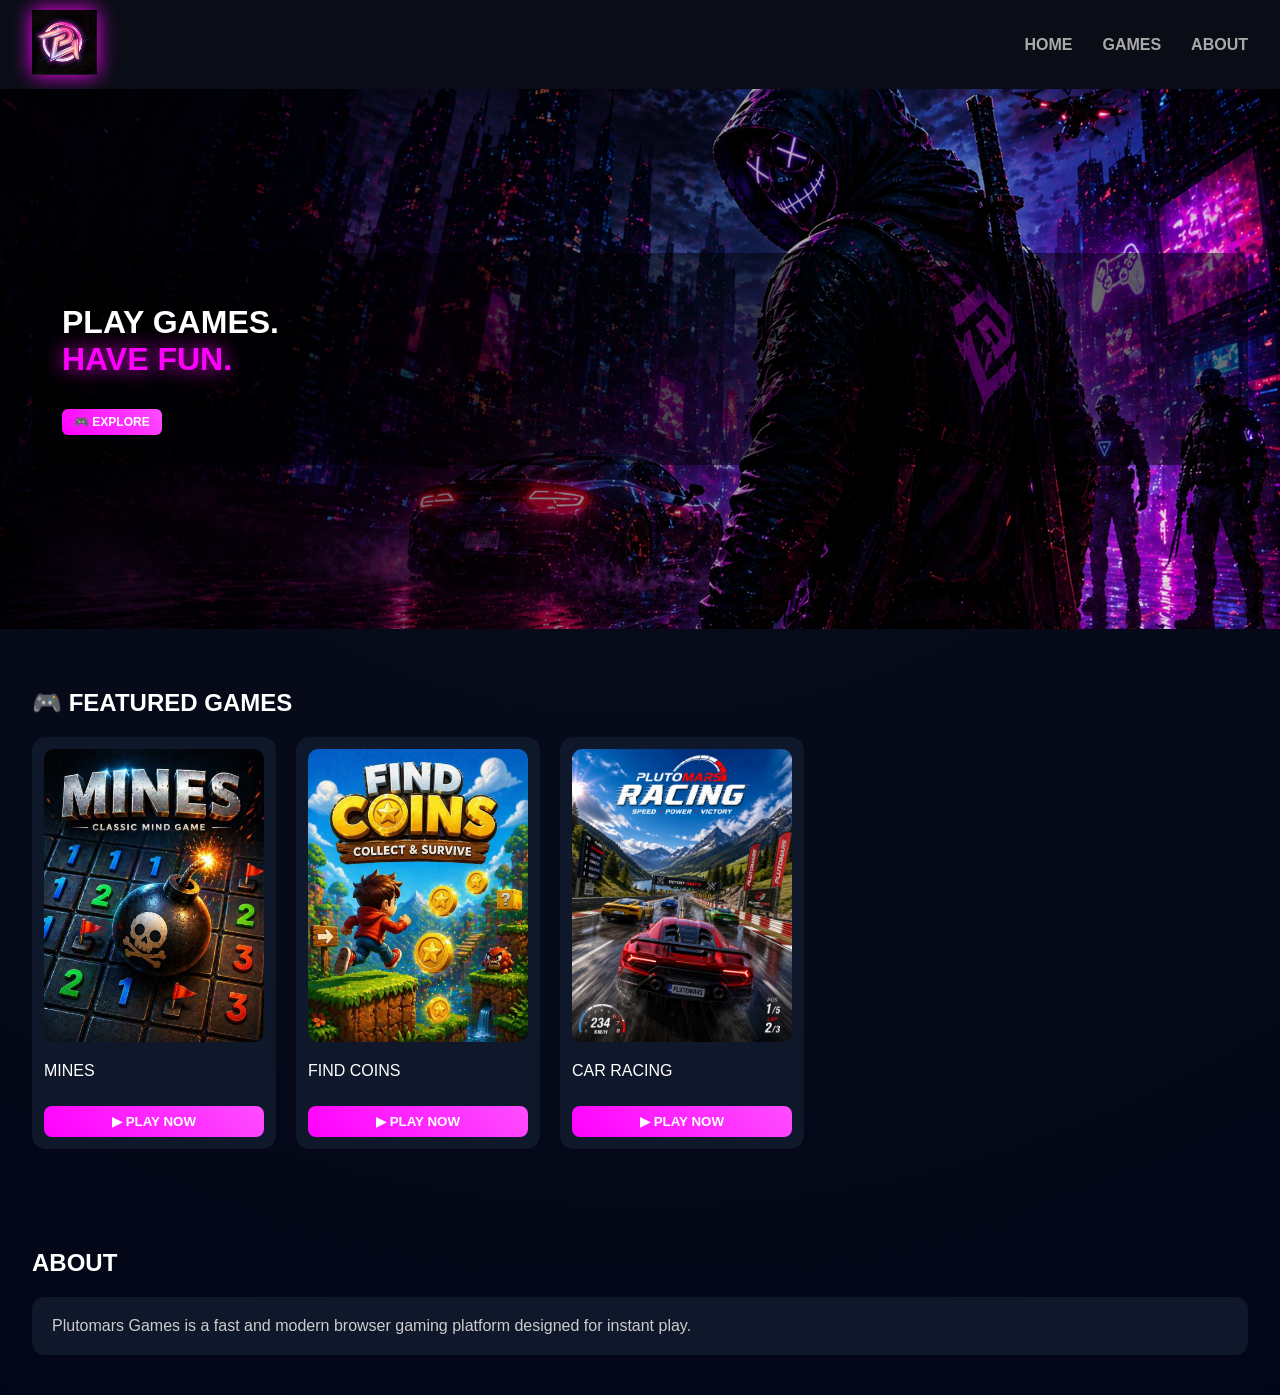
==== index.html @ e047a090 "Update index.html" ====
<!DOCTYPE html>
<html>
<head>
<meta name="viewport" content="width=device-width, initial-scale=1">
<title>Plutomars Games</title>

<style>
body{
  margin:0;
  font-family:Arial;
  background:radial-gradient(circle at top,#0b0f1a,#020617);
  color:white;
}

.container{
  width:95%;
  max-width:1300px;
  margin:auto;
}

/* HEADER */
header{
  background:#0a0d16;
  padding:10px 0;
}
.header-inner{
  display:flex;
  justify-content:space-between;
  align-items:center;
}
.logo img{
  height:65px;
  filter: drop-shadow(0 0 10px #ff00ff);
}
.nav{
  display:flex;
  gap:30px;
}
.nav a{
  color:#aaa;
  text-decoration:none;
  font-weight:bold;
}
.nav a:hover{color:#ff00ff;}

/* HERO */
.hero{
  position:relative;
  height:60vh;
  display:flex;
  align-items:center;
  overflow:hidden;
  background:radial-gradient(circle at center,#0b0f1a,#020617);
}

/* 🔥 FIXED BANNER */
.slider{
  position:absolute;
  width:100%;
  height:100%;
  top:0;
  left:0;
  transition:0.2s;
}

.slide{
  position:absolute;
  width:100%;
  height:100%;
  object-fit:cover;
  object-position:center;
  opacity:0;
  transition:1s;
}
.slide.active{opacity:1;}

.hero::after{
  content:"";
  position:absolute;
  width:100%;
  height:100%;
  background:linear-gradient(to right, rgba(0,0,0,0.8), transparent);
  pointer-events:none;
}

.hero-box{
  position:relative;
  z-index:2;
  background:rgba(0,0,0,0.5);
  padding:30px;
  border-radius:10px;
}

.glow-text{
  color:#ff00ff;
  text-shadow:0 0 20px #ff00ff;
}

.explore-btn{
  margin-top:10px;
  padding:6px 12px;
  font-size:12px;
  border:none;
  border-radius:6px;
  background:linear-gradient(45deg,#ff00ff,#ff4dff);
  color:white;
  font-weight:bold;
  cursor:pointer;
}

/* SECTION */
.section{padding:40px 0;}

/* GAMES */
.games-row{
  display:flex;
  gap:20px;
  flex-wrap:wrap;
}

.card{
  width:220px;
  background:#0f172a;
  padding:12px;
  border-radius:14px;
  position:relative;
  overflow:hidden;
  transition:0.4s;
  z-index:1;
}

.card::after{
  content:"";
  position:absolute;
  inset:0;
  border-radius:14px;
  padding:2px;
  background:linear-gradient(45deg,#ff00ff,#7a00ff,#ff00ff);
  -webkit-mask:
    linear-gradient(#000 0 0) content-box,
    linear-gradient(#000 0 0);
  -webkit-mask-composite:xor;
  mask-composite:exclude;
  opacity:0;
  transition:0.4s;
}

.card::before{
  content:"";
  position:absolute;
  top:0;
  left:-100%;
  width:100%;
  height:100%;
  background:linear-gradient(120deg, transparent, rgba(255,0,255,0.5), transparent);
  transition:0.6s;
}

.card:hover::before{left:100%;}
.card:hover::after{opacity:1;}

.card:hover{
  transform:translateY(-10px) scale(1.05);
  box-shadow:
    0 0 20px #ff00ff,
    0 0 40px rgba(255,0,255,0.6),
    0 0 70px rgba(255,0,255,0.3);
}

.card img{
  width:100%;
  border-radius:10px;
}

.play-btn{
  margin-top:10px;
  width:100%;
  padding:8px;
  border:none;
  border-radius:8px;
  background:linear-gradient(45deg,#ff00ff,#ff4dff);
  color:white;
  font-weight:bold;
  cursor:pointer;
  position:relative;
  z-index:5;
}

.play-btn:hover{
  box-shadow:0 0 15px #ff00ff;
}

/* ABOUT */
.about-box{
  background:#0f172a;
  padding:20px;
  border-radius:12px;
  color:#ccc;
}

/* MOBILE */
@media(max-width:600px){
  .hero{height:50vh;}
  .games-row{overflow-x:auto;flex-wrap:nowrap;}
  .card{min-width:160px;}
}
</style>
</head>

<body>

<header>
<div class="container header-inner">
  <div class="logo">
    <img src="assets/logo.png">
  </div>
  <div class="nav">
    <a href="#home">HOME</a>
    <a href="#games">GAMES</a>
    <a href="#about">ABOUT</a>
  </div>
</div>
</header>

<!-- HERO -->
<div id="home" class="hero">
  <div class="slider">
    <img src="assets/banner1.jpg" class="slide active">
    <img src="assets/banner2.jpg" class="slide">
    <img src="assets/banner3.jpg" class="slide">
  </div>

  <div class="container">
    <div class="hero-box">
      <h1>PLAY GAMES.<br><span class="glow-text">HAVE FUN.</span></h1>
      <button class="explore-btn" onclick="scrollToGames()">🎮 EXPLORE</button>
    </div>
  </div>
</div>

<!-- GAMES -->
<div id="games" class="section">
<div class="container">
<h2>🎮 FEATURED GAMES</h2>

<div class="games-row">

<div class="card">
<img src="assets/mines.jpg">
<p>MINES</p>
<button class="play-btn"
onclick="event.stopPropagation(); openGame('Mines','https://plutomarsgames.github.io/plutomarsgames01.github.io/')">
▶ PLAY NOW
</button>
</div>

<div class="card">
<img src="assets/findcoins.jpg">
<p>FIND COINS</p>
<button class="play-btn"
onclick="event.stopPropagation(); openGame('Find Coins','https://plutomarsgames.github.io/plutomarsgames02.github.io/')">
▶ PLAY NOW
</button>
</div>

<div class="card">
<img src="assets/carracing.jpg">
<p>CAR RACING</p>
<button class="play-btn"
onclick="event.stopPropagation(); openGame('Car Racing','https://plutomarsgames.github.io/plutomarsgames03.github.io/')">
▶ PLAY NOW
</button>
</div>

</div>
</div>
</div>

<!-- ABOUT -->
<div id="about" class="section">
<div class="container">
<h2>ABOUT</h2>
<div class="about-box">
Plutomars Games is a fast and modern browser gaming platform designed for instant play.
</div>
</div>
</div>

<script>
let slides=document.querySelectorAll(".slide");
let i=0;

setInterval(()=>{
  slides[i].classList.remove("active");
  i=(i+1)%slides.length;
  slides[i].classList.add("active");
},3000);

document.addEventListener("mousemove", e=>{
  let x=(e.clientX/window.innerWidth-0.5)*10;
  let y=(e.clientY/window.innerHeight-0.5)*10;
  document.querySelector(".slider").style.transform=`translate(${x}px,${y}px)`;
});

function scrollToGames(){
  document.getElementById("games").scrollIntoView({behavior:"smooth"});
}

/* 🔥 UPDATED FUNCTION */
function openGame(name,url){
  window.location.href =
    "play.html?name="+encodeURIComponent(name)+"&url="+encodeURIComponent(url);
}
</script>

</body>
</html>
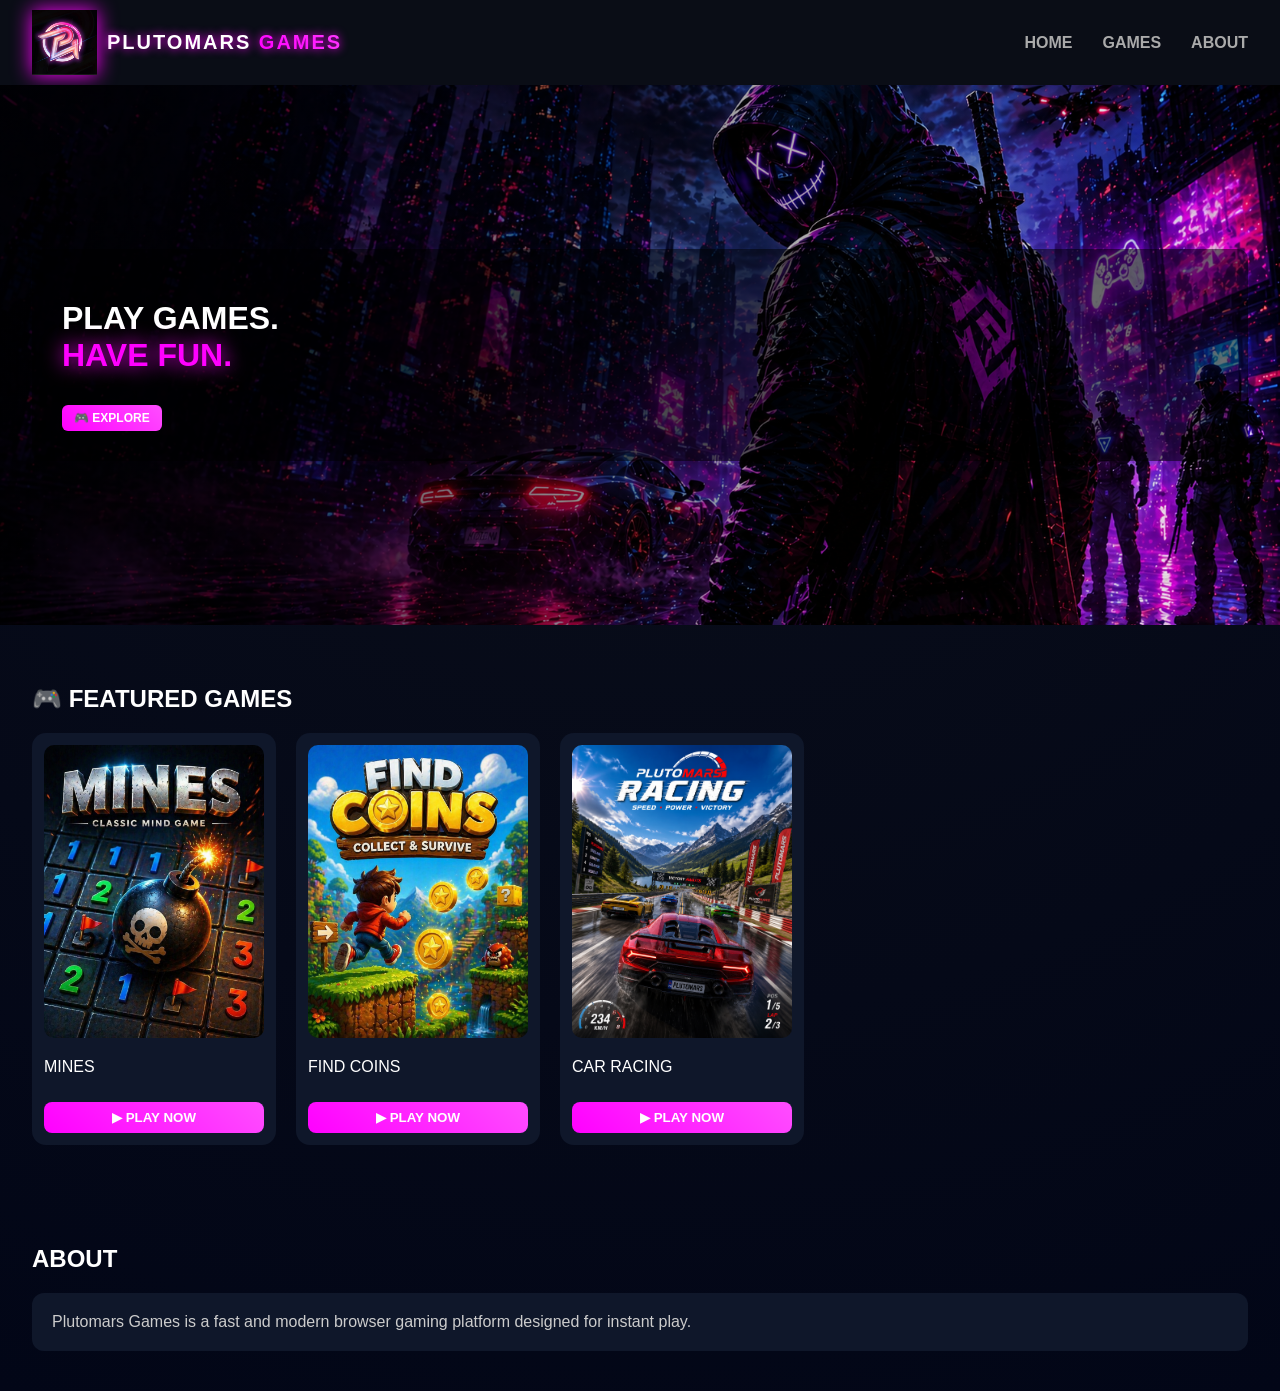
==== commit fc869724: "Update index.html" ====
--- a/index.html
+++ b/index.html
@@ -28,10 +28,30 @@
   justify-content:space-between;
   align-items:center;
 }
+
+/* LOGO + TEXT */
+.logo{
+  display:flex;
+  align-items:center;
+  gap:10px;
+}
 .logo img{
   height:65px;
   filter: drop-shadow(0 0 10px #ff00ff);
 }
+.logo-text{
+  font-size:20px;
+  font-weight:900;
+  letter-spacing:2px;
+  color:white;
+  text-shadow:0 0 10px #ff00ff;
+}
+.logo-text b{
+  background:linear-gradient(45deg,#ff00ff,#ff4dff);
+  -webkit-background-clip:text;
+  -webkit-text-fill-color:transparent;
+}
+
 .nav{
   display:flex;
   gap:30px;
@@ -53,7 +73,7 @@
   background:radial-gradient(circle at center,#0b0f1a,#020617);
 }
 
-/* 🔥 FIXED BANNER */
+/* FIXED BANNER */
 .slider{
   position:absolute;
   width:100%;
@@ -62,7 +82,6 @@
   left:0;
   transition:0.2s;
 }
-
 .slide{
   position:absolute;
   width:100%;
@@ -213,7 +232,9 @@
 <div class="container header-inner">
   <div class="logo">
     <img src="assets/logo.png">
+    <span class="logo-text">PLUTOMARS <b>GAMES</b></span>
   </div>
+
   <div class="nav">
     <a href="#home">HOME</a>
     <a href="#games">GAMES</a>
@@ -306,7 +327,7 @@
   document.getElementById("games").scrollIntoView({behavior:"smooth"});
 }
 
-/* 🔥 UPDATED FUNCTION */
+/* GAME PAGE NAVIGATION */
 function openGame(name,url){
   window.location.href =
     "play.html?name="+encodeURIComponent(name)+"&url="+encodeURIComponent(url);
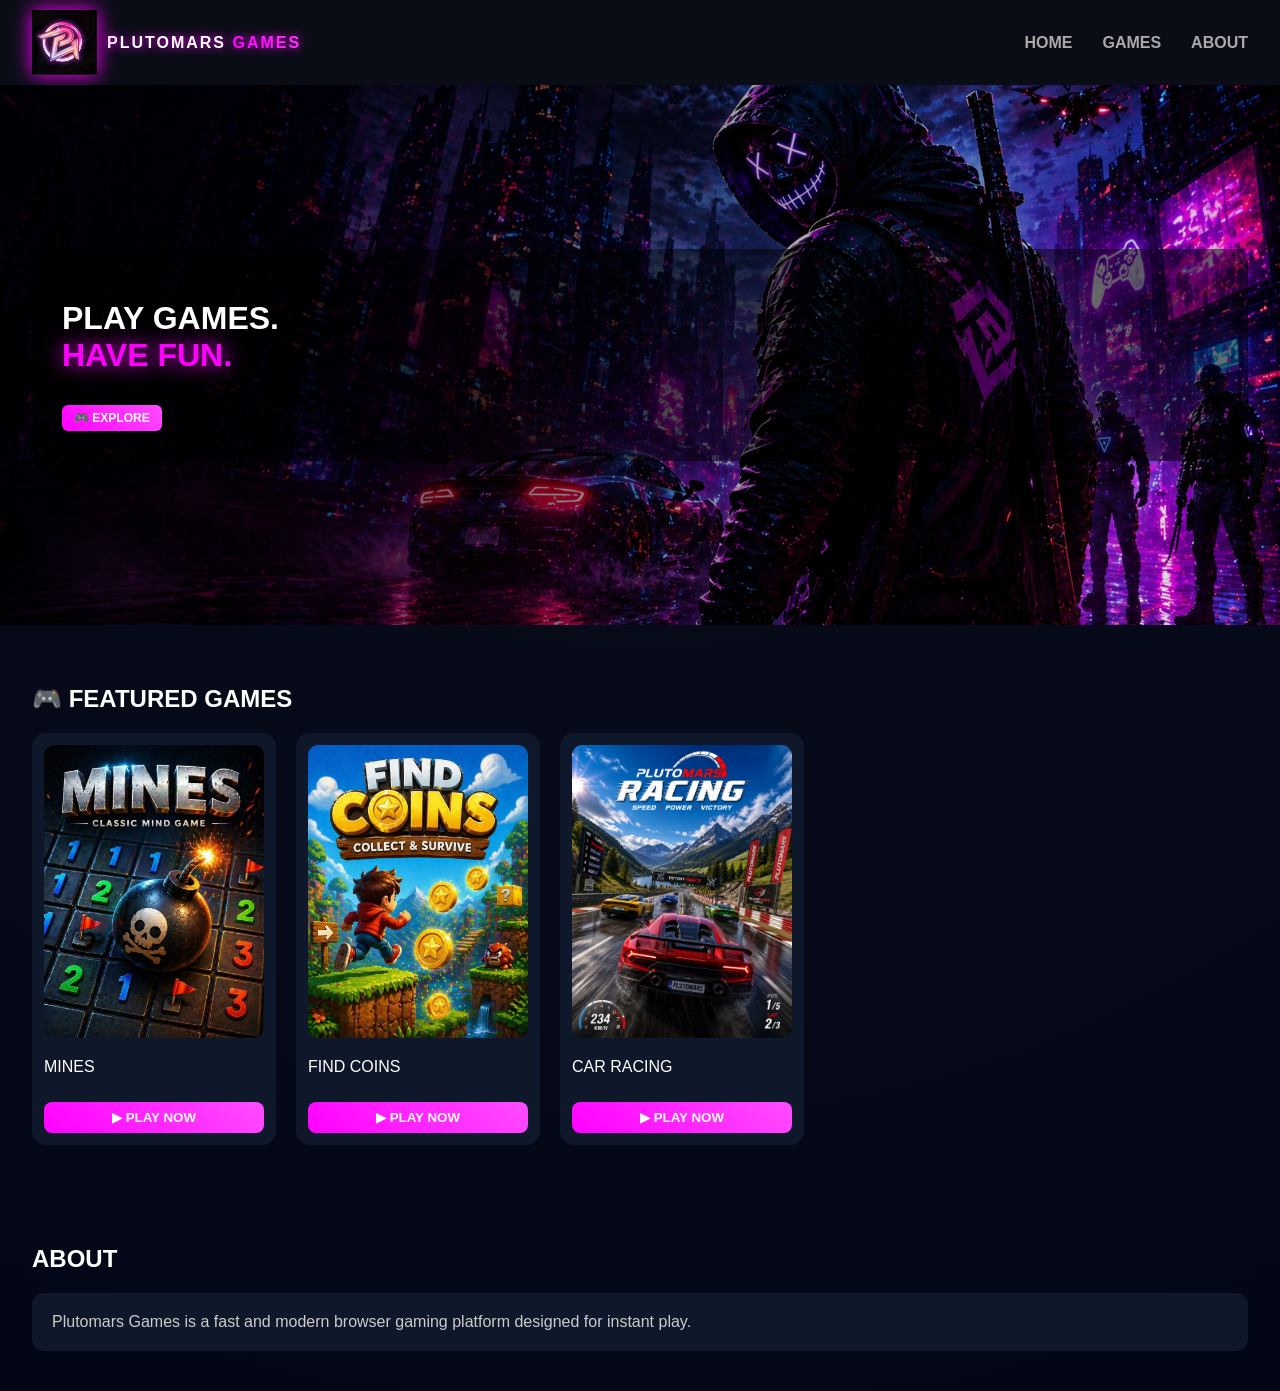
==== commit 05b36e59: "Update index.html" ====
--- a/index.html
+++ b/index.html
@@ -40,7 +40,7 @@
   filter: drop-shadow(0 0 10px #ff00ff);
 }
 .logo-text{
-  font-size:20px;
+  font-size:16px;
   font-weight:900;
   letter-spacing:2px;
   color:white;
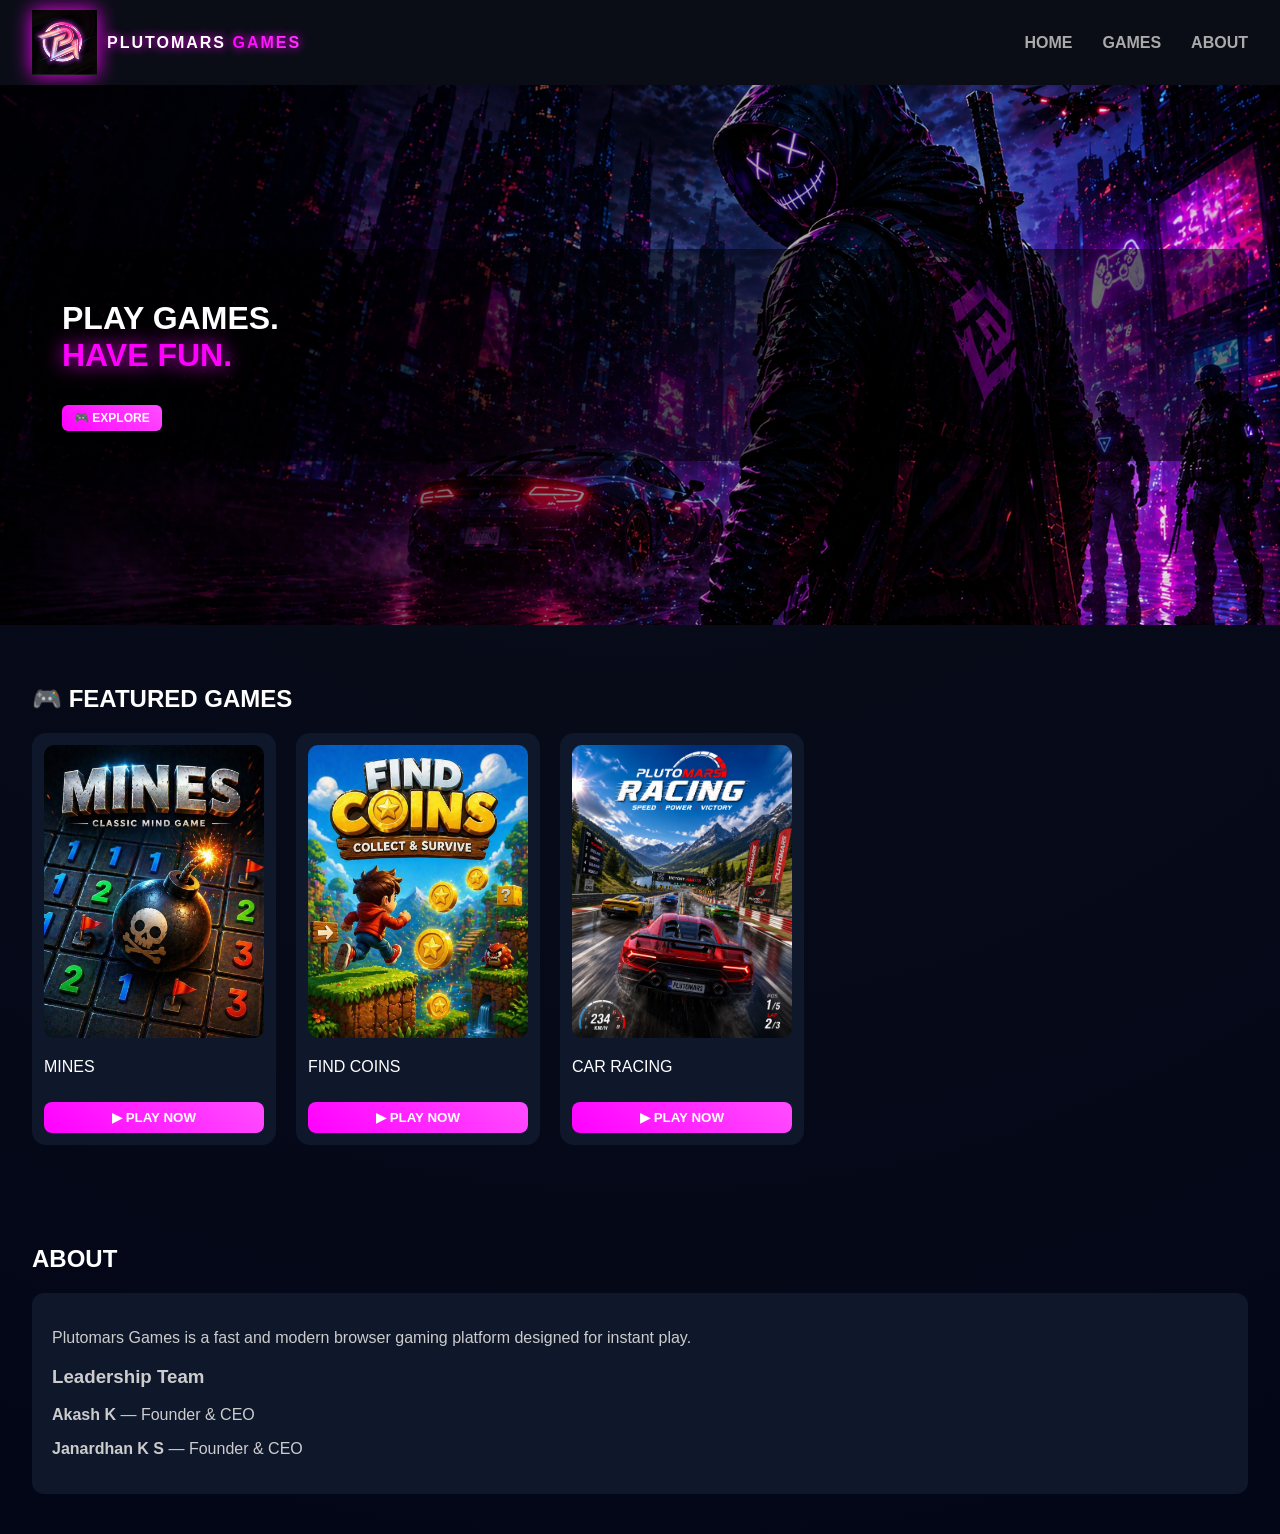
==== commit a3a2f36f: "Update index.html" ====
--- a/index.html
+++ b/index.html
@@ -302,7 +302,10 @@
 <div class="container">
 <h2>ABOUT</h2>
 <div class="about-box">
-Plutomars Games is a fast and modern browser gaming platform designed for instant play.
+<p>Plutomars Games is a fast and modern browser gaming platform designed for instant play.</p>
+   <h3>Leadership Team</h3>
+  <p><b>Akash K</b> — Founder & CEO</p>
+  <p><b>Janardhan K S</b> — Founder & CEO</p>
 </div>
 </div>
 </div>
@@ -335,4 +338,4 @@
 </script>
 
 </body>
-</html>+</html>
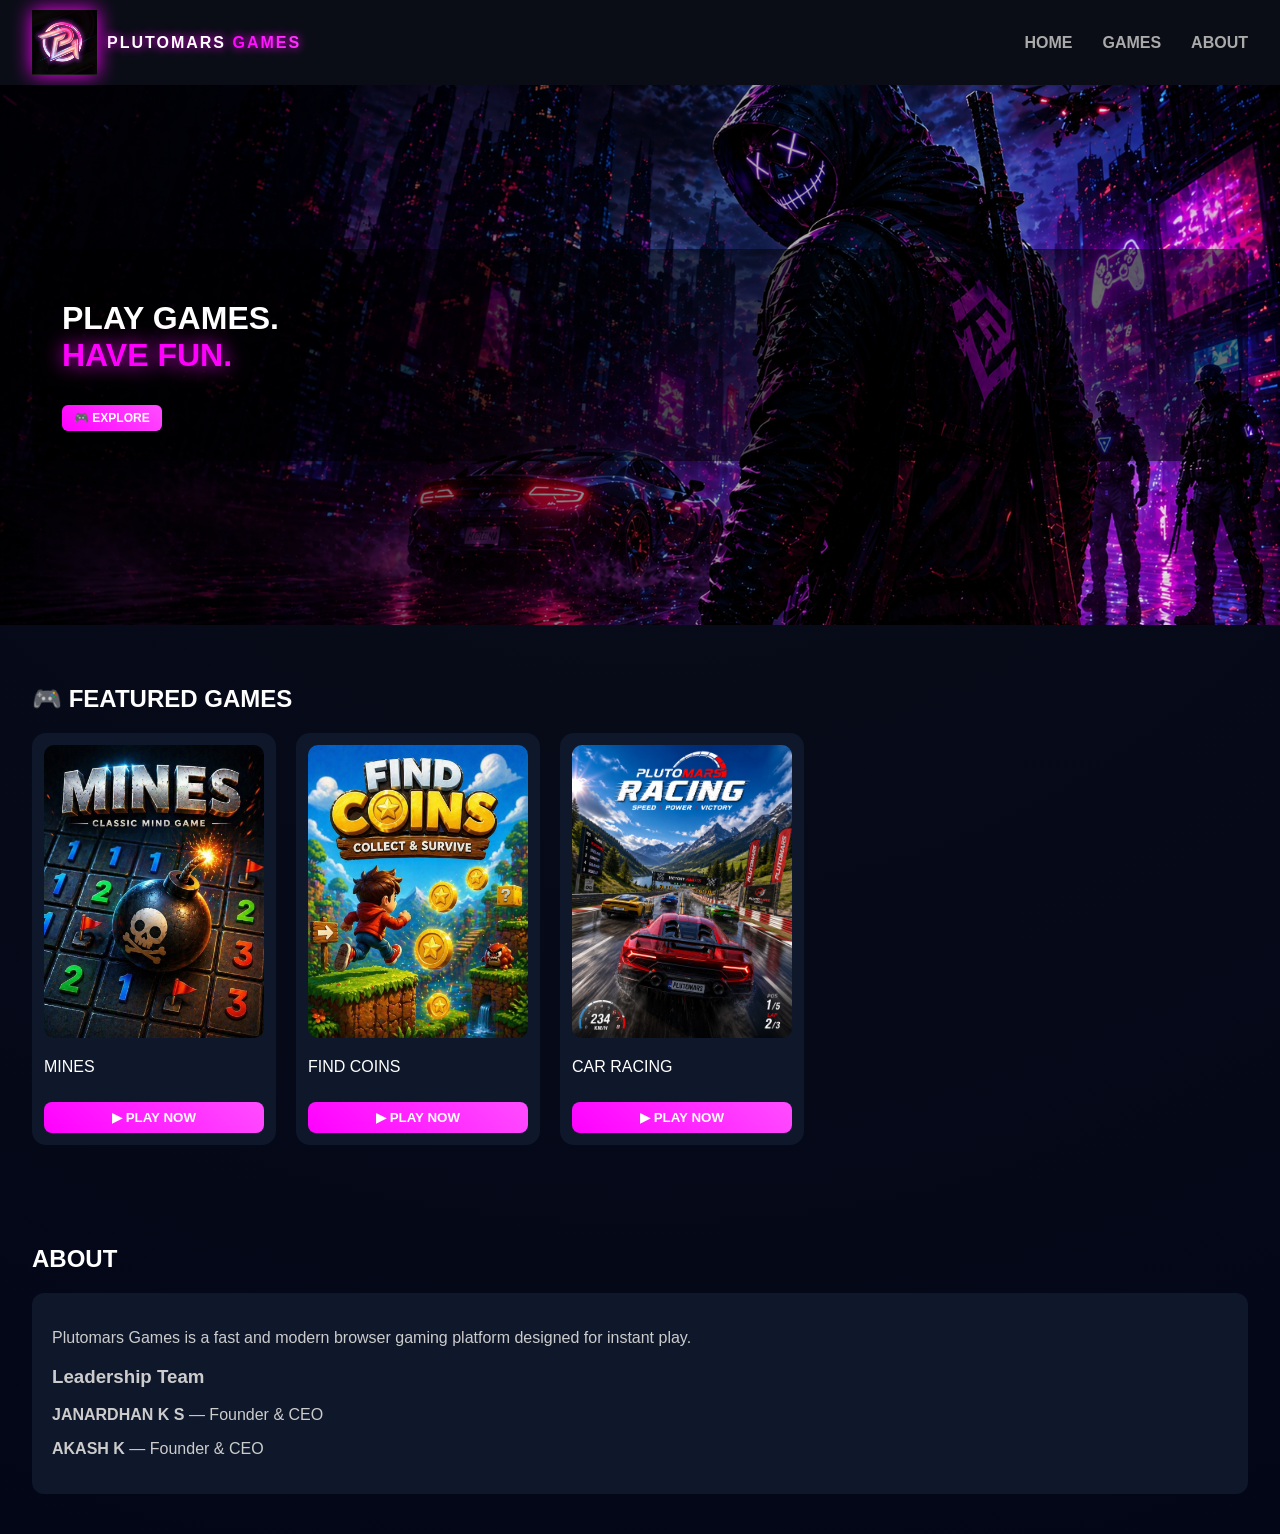
==== commit b3c99ffb: "Update index.html" ====
--- a/index.html
+++ b/index.html
@@ -304,8 +304,8 @@
 <div class="about-box">
 <p>Plutomars Games is a fast and modern browser gaming platform designed for instant play.</p>
    <h3>Leadership Team</h3>
-  <p><b>Akash K</b> — Founder & CEO</p>
-  <p><b>Janardhan K S</b> — Founder & CEO</p>
+  <p><b>JANARDHAN K S </b> — Founder & CEO</p>
+  <p><b>AKASH K </b> — Founder & CEO</p>
 </div>
 </div>
 </div>
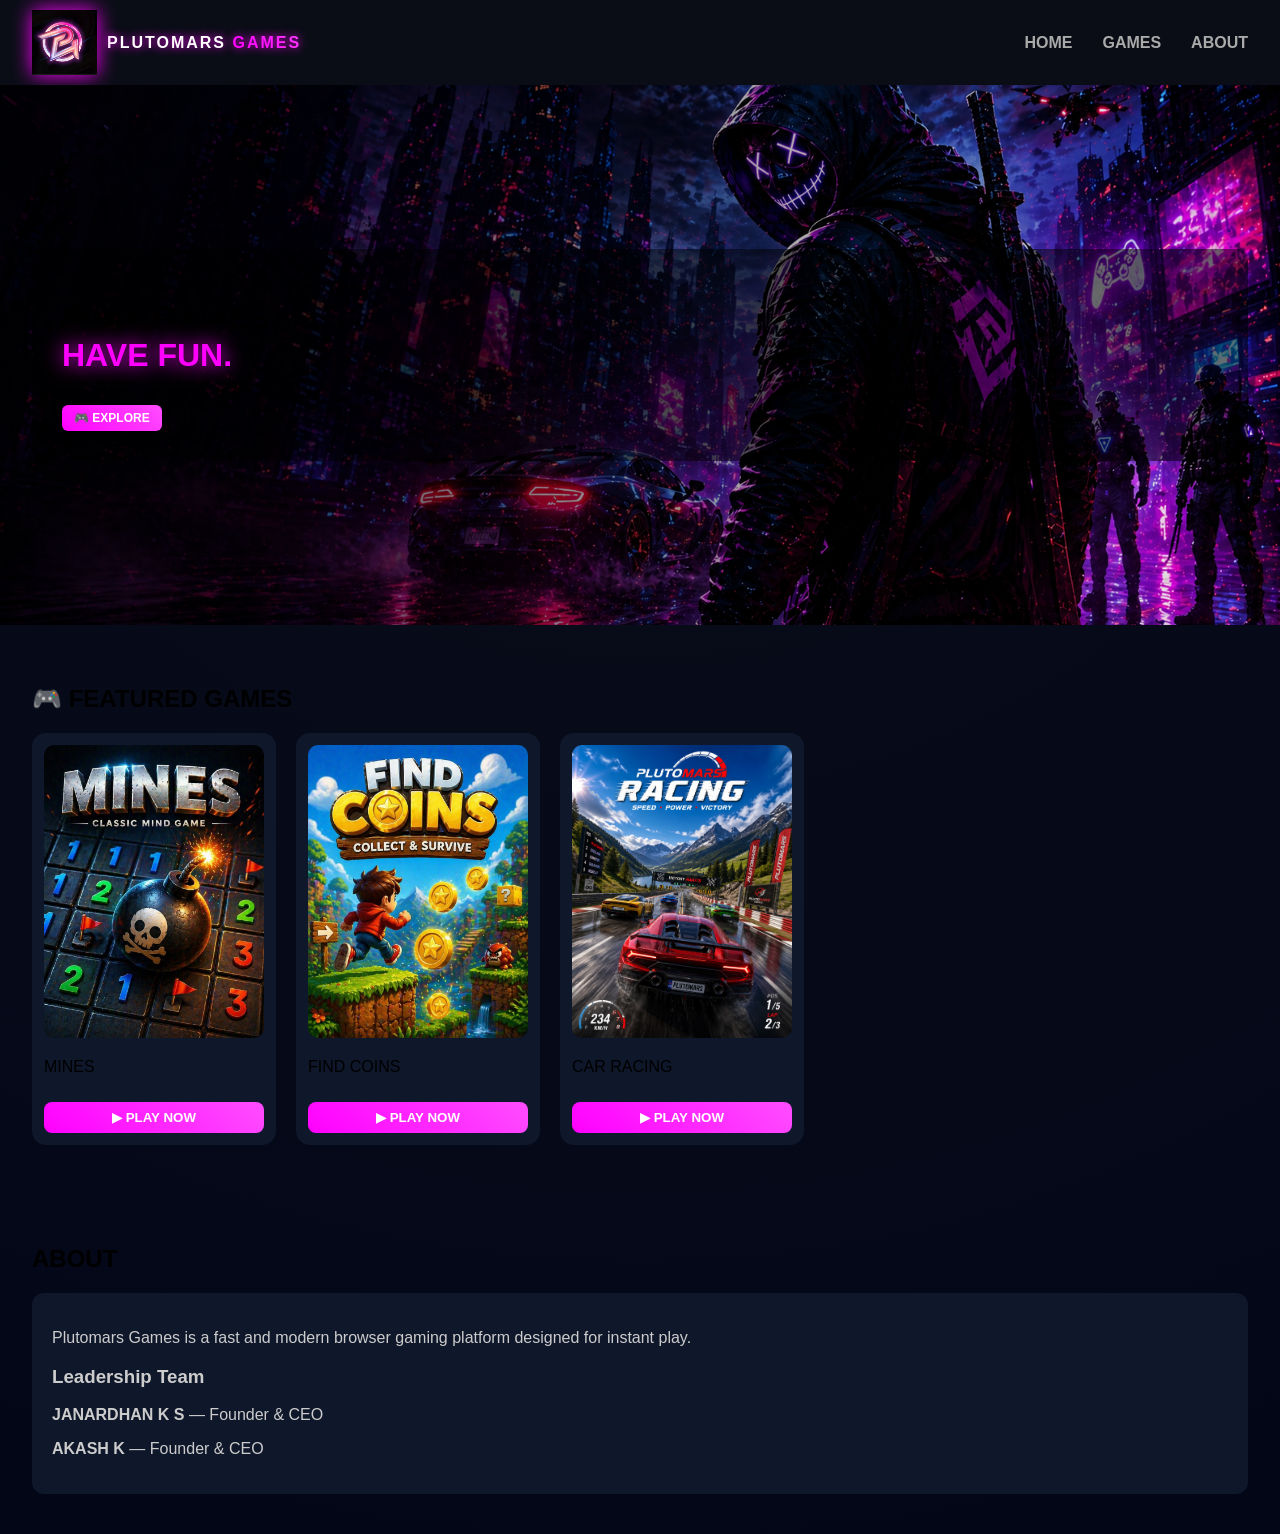
==== commit 0c47ca37: "Update index.html" ====
--- a/index.html
+++ b/index.html
@@ -9,7 +9,7 @@
   margin:0;
   font-family:Arial;
   background:radial-gradient(circle at top,#0b0f1a,#020617);
-  color:white;
+  color:black;
 }
 
 .container{
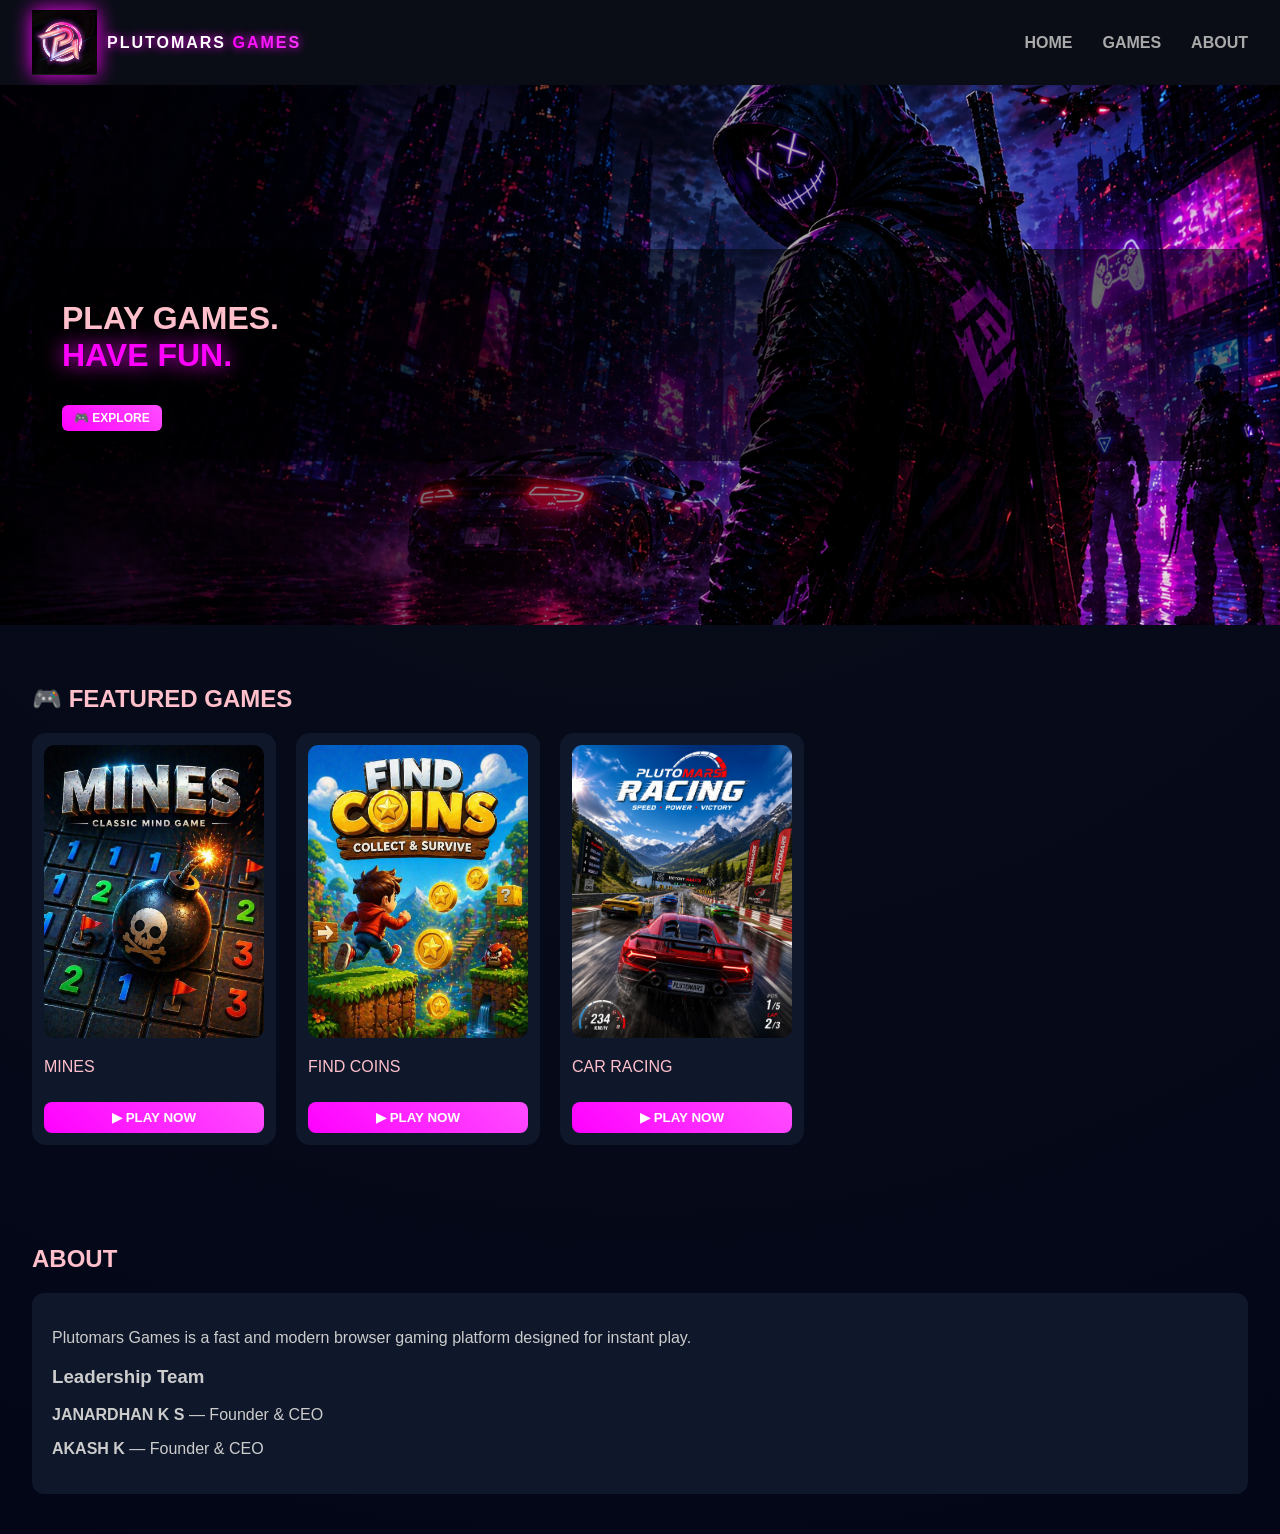
==== commit 58b9deab: "Update index.html" ====
--- a/index.html
+++ b/index.html
@@ -9,7 +9,7 @@
   margin:0;
   font-family:Arial;
   background:radial-gradient(circle at top,#0b0f1a,#020617);
-  color:black;
+  color:pink;
 }
 
 .container{
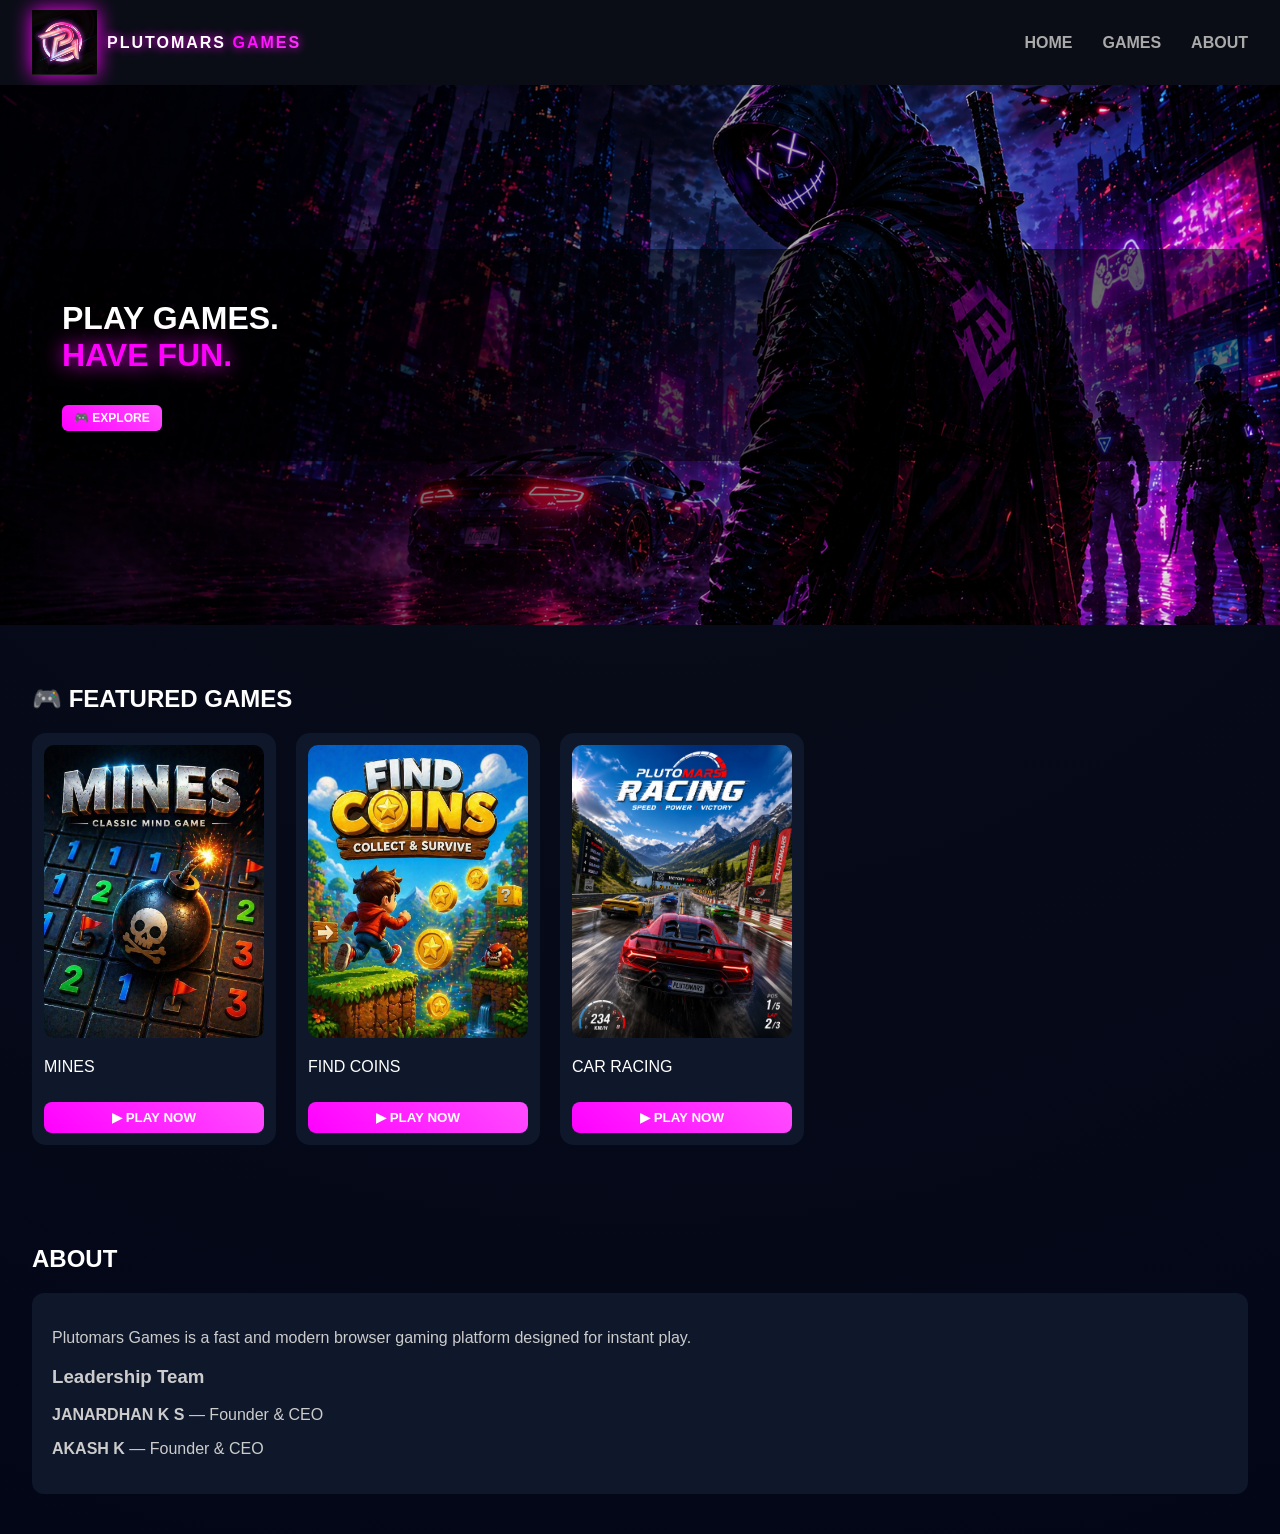
==== commit 505793c2: "Update index.html" ====
--- a/index.html
+++ b/index.html
@@ -9,7 +9,7 @@
   margin:0;
   font-family:Arial;
   background:radial-gradient(circle at top,#0b0f1a,#020617);
-  color:pink;
+  color:white;
 }
 
 .container{
